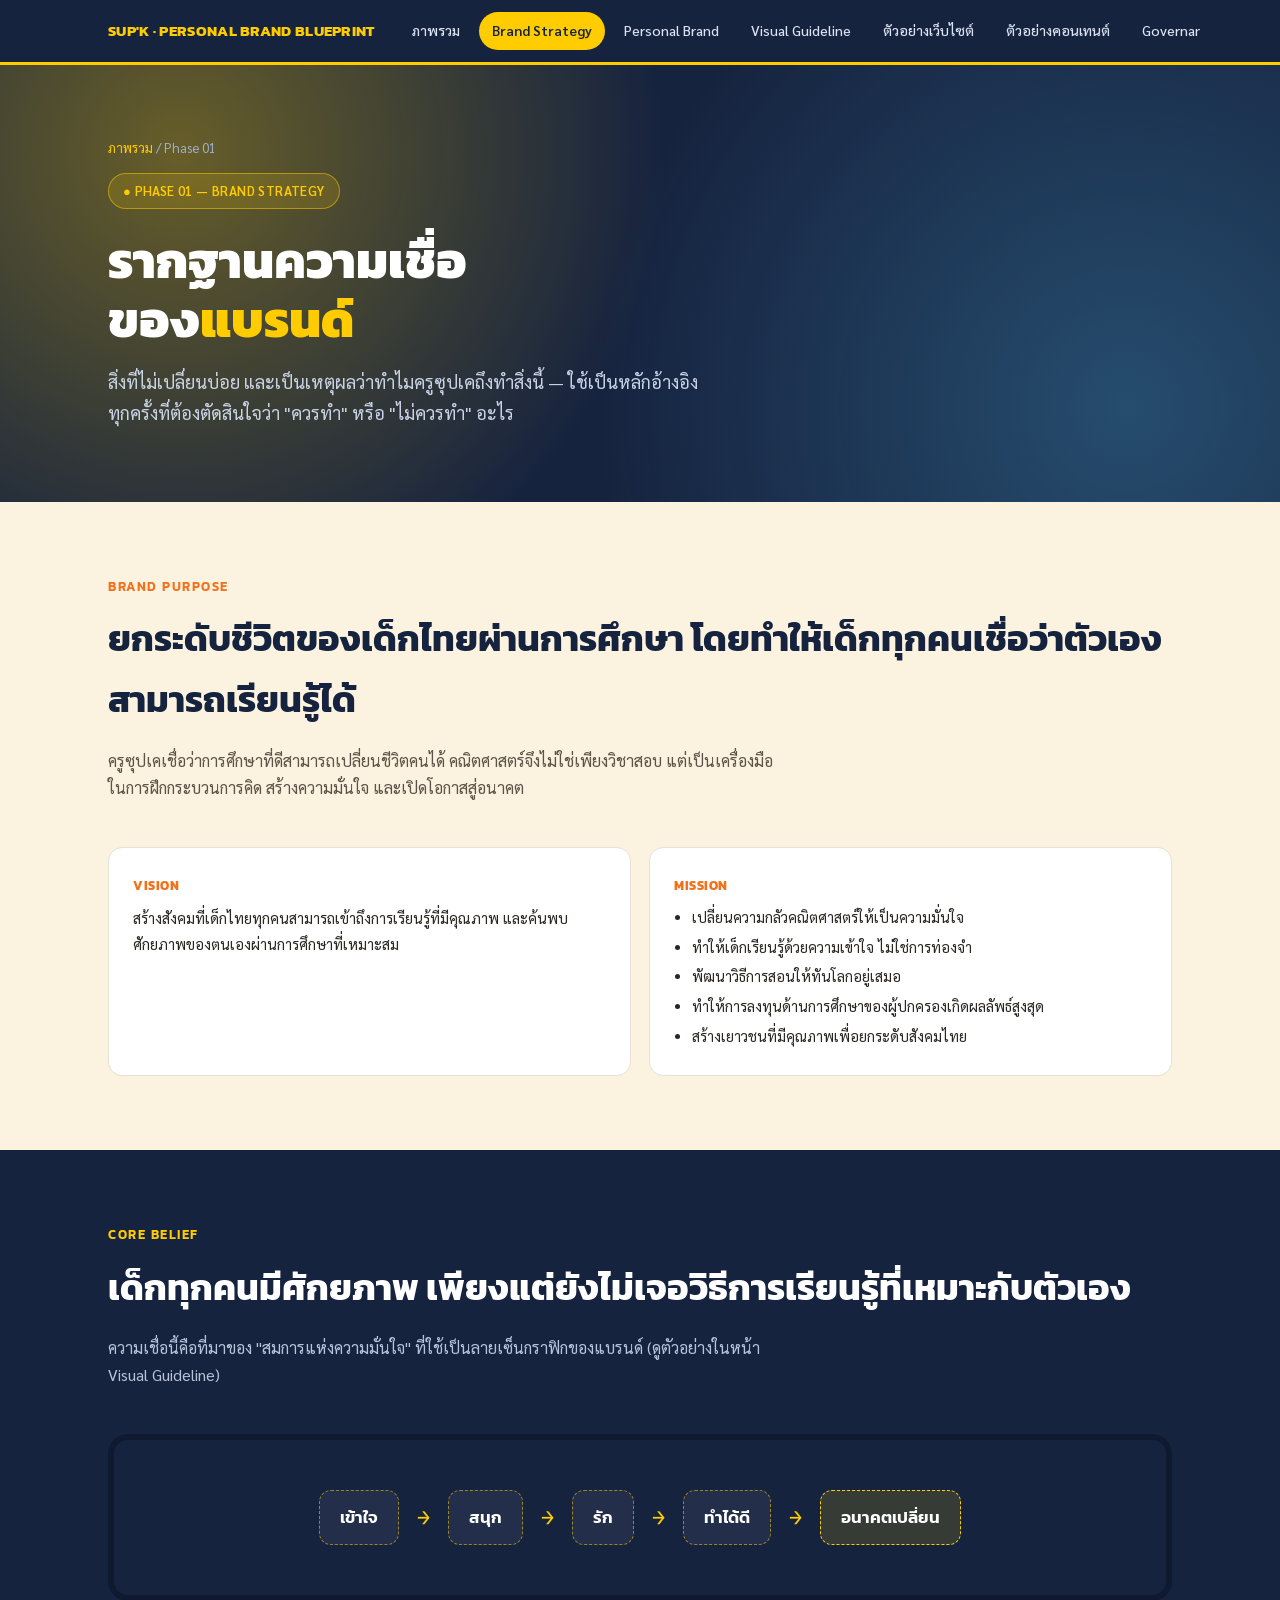
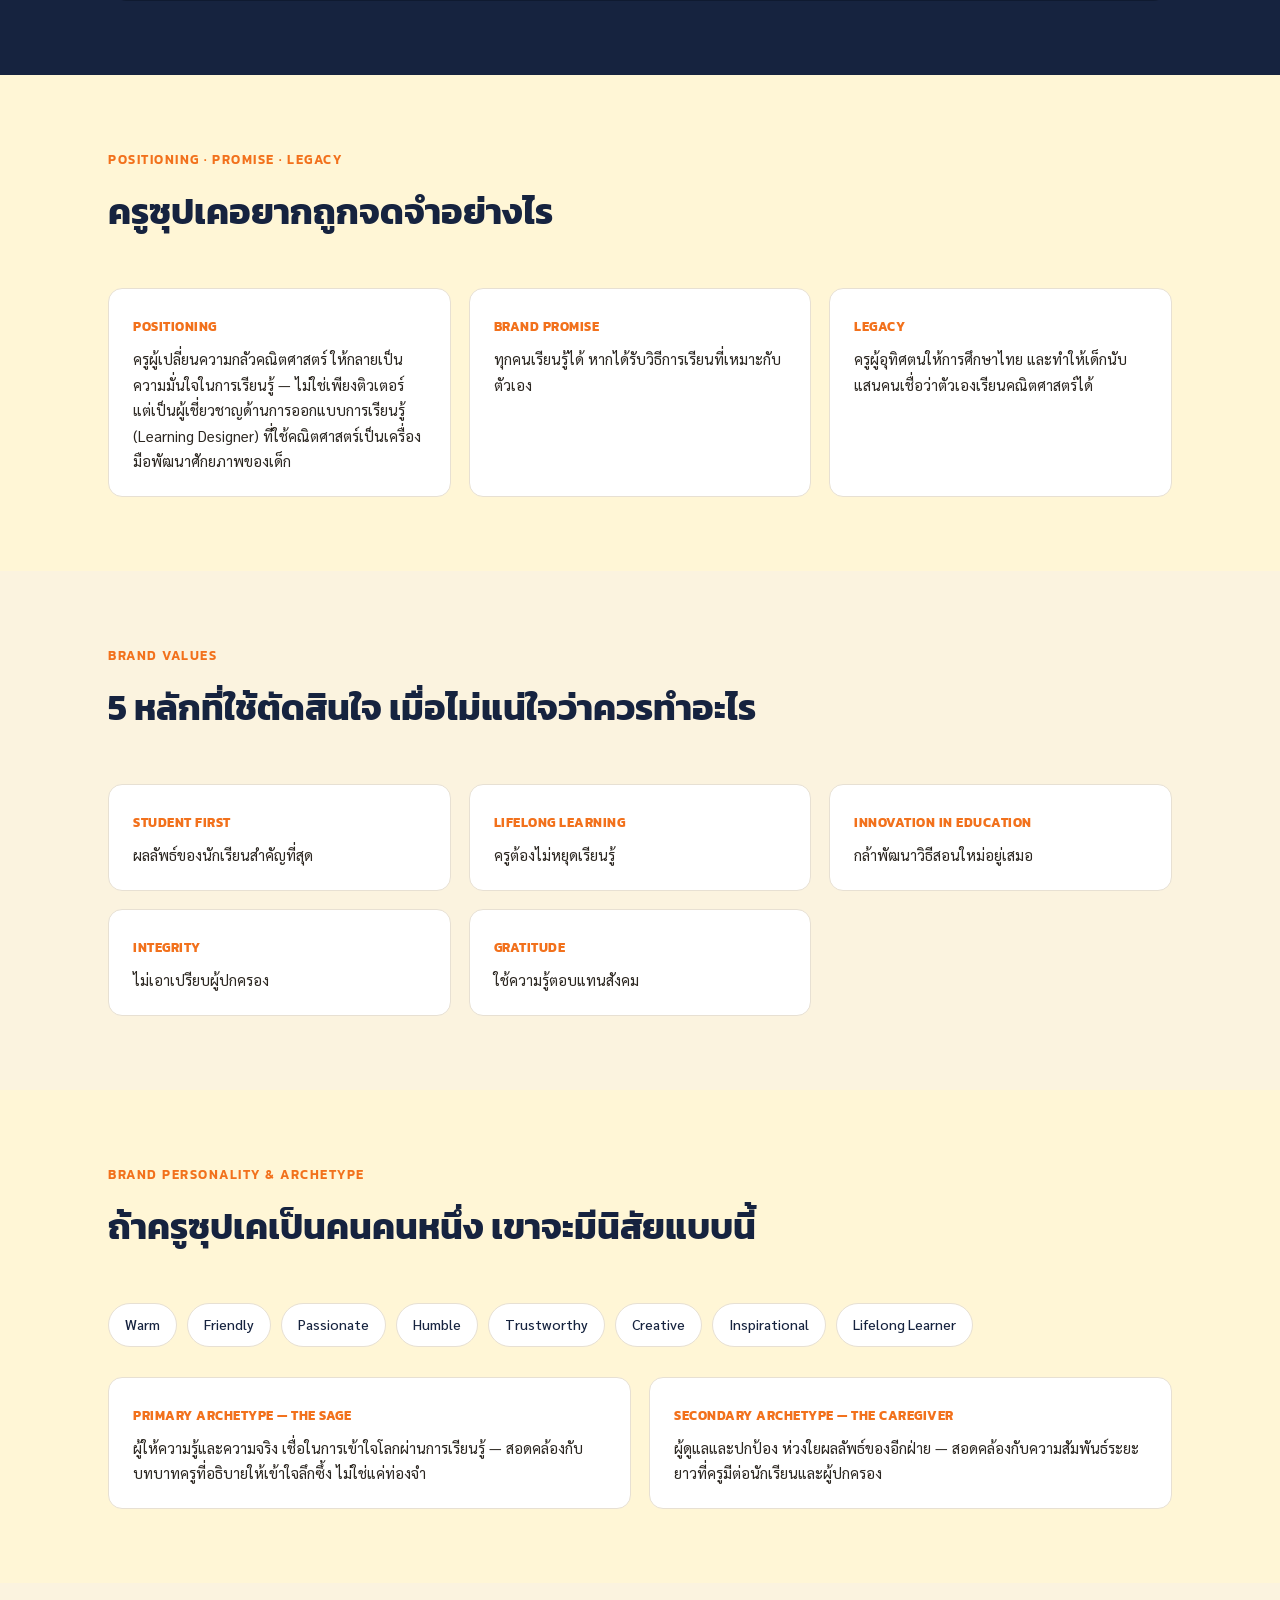
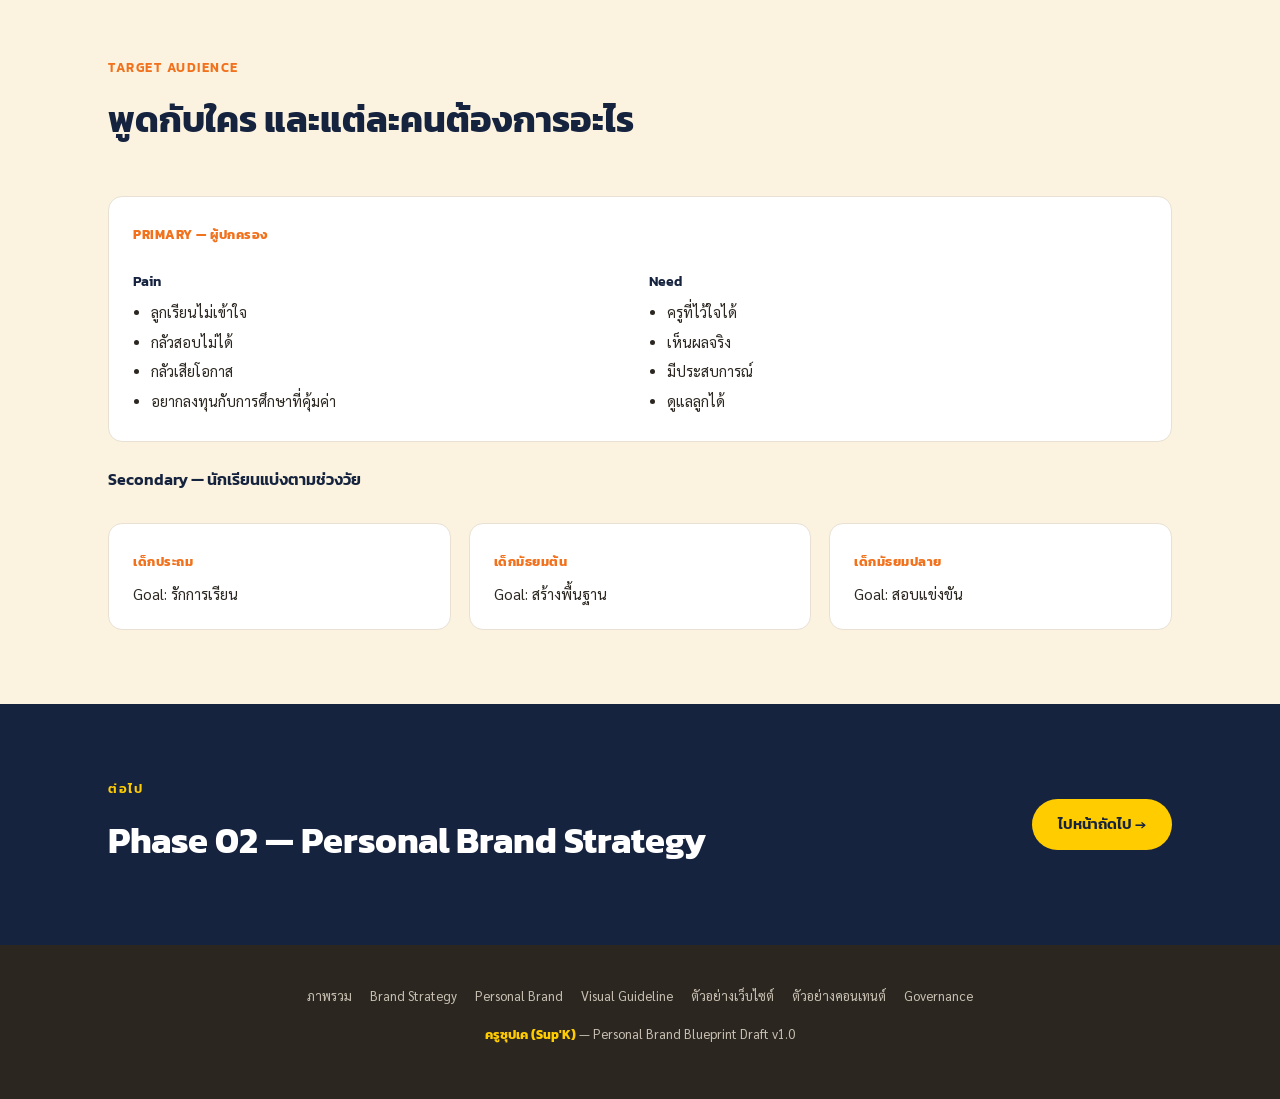
==== brand-strategy.html @ 8870b0c7 "Initial commit: Personal Brand Blueprint site for ครูซุปเค (Sup'K) Multi-page brand strategy, visual" ====
<!DOCTYPE html>
<html lang="th">
<head>
<meta charset="UTF-8">
<title>Brand Strategy — ครูซุปเค (Sup'K)</title>
<meta name="viewport" content="width=device-width, initial-scale=1">
<link rel="preconnect" href="https://fonts.googleapis.com">
<link href="https://fonts.googleapis.com/css2?family=Kanit:wght@300;400;500;600;700;800&family=Sarabun:wght@300;400;500;600;700&family=JetBrains+Mono:wght@400;600&display=swap" rel="stylesheet">
<link rel="stylesheet" href="assets/brand.css">
</head>
<body>

<nav class="site-nav">
  <div class="wrap">
    <a class="brand" href="index.html">SUP'K · PERSONAL BRAND BLUEPRINT</a>
    <a class="navlink" href="index.html">ภาพรวม</a>
    <a class="navlink active" href="brand-strategy.html">Brand Strategy</a>
    <a class="navlink" href="personal-brand.html">Personal Brand</a>
    <a class="navlink" href="visual-guideline.html">Visual Guideline</a>
    <a class="navlink" href="website-example.html">ตัวอย่างเว็บไซต์</a>
    <a class="navlink" href="content-examples.html">ตัวอย่างคอนเทนต์</a>
    <a class="navlink" href="governance.html">Governance</a>
  </div>
</nav>

<header class="cover">
  <div class="wrap">
    <div class="crumb"><a href="index.html">ภาพรวม</a> / Phase 01</div>
    <span class="eyebrow">● PHASE 01 — BRAND STRATEGY</span>
    <h1>รากฐานความเชื่อ<br>ของ<span>แบรนด์</span></h1>
    <p class="lead">สิ่งที่ไม่เปลี่ยนบ่อย และเป็นเหตุผลว่าทำไมครูซุปเคถึงทำสิ่งนี้ — ใช้เป็นหลักอ้างอิงทุกครั้งที่ต้องตัดสินใจว่า "ควรทำ" หรือ "ไม่ควรทำ" อะไร</p>
  </div>
</header>

<section>
  <div class="wrap">
    <div class="headline-block">
      <span class="kicker">Brand Purpose</span>
      <h2 class="title">ยกระดับชีวิตของเด็กไทยผ่านการศึกษา โดยทำให้เด็กทุกคนเชื่อว่าตัวเองสามารถเรียนรู้ได้</h2>
      <p class="desc">ครูซุปเคเชื่อว่าการศึกษาที่ดีสามารถเปลี่ยนชีวิตคนได้ คณิตศาสตร์จึงไม่ใช่เพียงวิชาสอบ แต่เป็นเครื่องมือในการฝึกกระบวนการคิด สร้างความมั่นใจ และเปิดโอกาสสู่อนาคต</p>
    </div>
    <div class="found-grid cols-2">
      <div class="found-card">
        <b>Vision</b>
        <p>สร้างสังคมที่เด็กไทยทุกคนสามารถเข้าถึงการเรียนรู้ที่มีคุณภาพ และค้นพบศักยภาพของตนเองผ่านการศึกษาที่เหมาะสม</p>
      </div>
      <div class="found-card">
        <b>Mission</b>
        <ul>
          <li>เปลี่ยนความกลัวคณิตศาสตร์ให้เป็นความมั่นใจ</li>
          <li>ทำให้เด็กเรียนรู้ด้วยความเข้าใจ ไม่ใช่การท่องจำ</li>
          <li>พัฒนาวิธีการสอนให้ทันโลกอยู่เสมอ</li>
          <li>ทำให้การลงทุนด้านการศึกษาของผู้ปกครองเกิดผลลัพธ์สูงสุด</li>
          <li>สร้างเยาวชนที่มีคุณภาพเพื่อยกระดับสังคมไทย</li>
        </ul>
      </div>
    </div>
  </div>
</section>

<section class="dark">
  <div class="wrap">
    <div class="headline-block">
      <span class="kicker">Core Belief</span>
      <h2 class="title">เด็กทุกคนมีศักยภาพ เพียงแต่ยังไม่เจอวิธีการเรียนรู้ที่เหมาะกับตัวเอง</h2>
      <p class="desc">ความเชื่อนี้คือที่มาของ "สมการแห่งความมั่นใจ" ที่ใช้เป็นลายเซ็นกราฟิกของแบรนด์ (ดูตัวอย่างในหน้า Visual Guideline)</p>
    </div>
    <div class="eq-board">
      <div class="eq-item">เข้าใจ</div><div class="eq-arrow">→</div>
      <div class="eq-item">สนุก</div><div class="eq-arrow">→</div>
      <div class="eq-item">รัก</div><div class="eq-arrow">→</div>
      <div class="eq-item">ทำได้ดี</div><div class="eq-arrow">→</div>
      <div class="eq-item" style="border-color:#FFCC00;background:rgba(255,204,0,0.14);">อนาคตเปลี่ยน</div>
    </div>
  </div>
</section>

<section class="alt">
  <div class="wrap">
    <div class="headline-block">
      <span class="kicker">Positioning · Promise · Legacy</span>
      <h2 class="title">ครูซุปเคอยากถูกจดจำอย่างไร</h2>
    </div>
    <div class="found-grid">
      <div class="found-card">
        <b>Positioning</b>
        <p>ครูผู้เปลี่ยนความกลัวคณิตศาสตร์ ให้กลายเป็นความมั่นใจในการเรียนรู้ — ไม่ใช่เพียงติวเตอร์ แต่เป็นผู้เชี่ยวชาญด้านการออกแบบการเรียนรู้ (Learning Designer) ที่ใช้คณิตศาสตร์เป็นเครื่องมือพัฒนาศักยภาพของเด็ก</p>
      </div>
      <div class="found-card">
        <b>Brand Promise</b>
        <p>ทุกคนเรียนรู้ได้ หากได้รับวิธีการเรียนที่เหมาะกับตัวเอง</p>
      </div>
      <div class="found-card">
        <b>Legacy</b>
        <p>ครูผู้อุทิศตนให้การศึกษาไทย และทำให้เด็กนับแสนคนเชื่อว่าตัวเองเรียนคณิตศาสตร์ได้</p>
      </div>
    </div>
  </div>
</section>

<section>
  <div class="wrap">
    <div class="headline-block">
      <span class="kicker">Brand Values</span>
      <h2 class="title">5 หลักที่ใช้ตัดสินใจ เมื่อไม่แน่ใจว่าควรทำอะไร</h2>
    </div>
    <div class="found-grid">
      <div class="found-card"><b>Student First</b><p>ผลลัพธ์ของนักเรียนสำคัญที่สุด</p></div>
      <div class="found-card"><b>Lifelong Learning</b><p>ครูต้องไม่หยุดเรียนรู้</p></div>
      <div class="found-card"><b>Innovation in Education</b><p>กล้าพัฒนาวิธีสอนใหม่อยู่เสมอ</p></div>
      <div class="found-card"><b>Integrity</b><p>ไม่เอาเปรียบผู้ปกครอง</p></div>
      <div class="found-card"><b>Gratitude</b><p>ใช้ความรู้ตอบแทนสังคม</p></div>
    </div>
  </div>
</section>

<section class="alt">
  <div class="wrap">
    <div class="headline-block">
      <span class="kicker">Brand Personality &amp; Archetype</span>
      <h2 class="title">ถ้าครูซุปเคเป็นคนคนหนึ่ง เขาจะมีนิสัยแบบนี้</h2>
    </div>
    <div class="chiprow">
      <span class="chip">Warm</span><span class="chip">Friendly</span><span class="chip">Passionate</span>
      <span class="chip">Humble</span><span class="chip">Trustworthy</span><span class="chip">Creative</span>
      <span class="chip">Inspirational</span><span class="chip">Lifelong Learner</span>
    </div>
    <div class="found-grid cols-2" style="margin-top:30px;">
      <div class="found-card"><b>Primary Archetype — The Sage</b><p>ผู้ให้ความรู้และความจริง เชื่อในการเข้าใจโลกผ่านการเรียนรู้ — สอดคล้องกับบทบาทครูที่อธิบายให้เข้าใจลึกซึ้ง ไม่ใช่แค่ท่องจำ</p></div>
      <div class="found-card"><b>Secondary Archetype — The Caregiver</b><p>ผู้ดูแลและปกป้อง ห่วงใยผลลัพธ์ของอีกฝ่าย — สอดคล้องกับความสัมพันธ์ระยะยาวที่ครูมีต่อนักเรียนและผู้ปกครอง</p></div>
    </div>
  </div>
</section>

<section>
  <div class="wrap">
    <div class="headline-block">
      <span class="kicker">Target Audience</span>
      <h2 class="title">พูดกับใคร และแต่ละคนต้องการอะไร</h2>
    </div>

    <div class="found-card" style="margin-bottom:24px;">
      <b>Primary — ผู้ปกครอง</b>
      <div class="found-grid cols-2" style="margin-top:16px;">
        <div>
          <p style="font-family:'Kanit'; font-weight:600; color:var(--navy); font-size:14px; margin-bottom:6px;">Pain</p>
          <ul style="margin:0; padding-left:18px; font-size:14.5px;">
            <li>ลูกเรียนไม่เข้าใจ</li>
            <li>กลัวสอบไม่ได้</li>
            <li>กลัวเสียโอกาส</li>
            <li>อยากลงทุนกับการศึกษาที่คุ้มค่า</li>
          </ul>
        </div>
        <div>
          <p style="font-family:'Kanit'; font-weight:600; color:var(--navy); font-size:14px; margin-bottom:6px;">Need</p>
          <ul style="margin:0; padding-left:18px; font-size:14.5px;">
            <li>ครูที่ไว้ใจได้</li>
            <li>เห็นผลจริง</li>
            <li>มีประสบการณ์</li>
            <li>ดูแลลูกได้</li>
          </ul>
        </div>
      </div>
    </div>

    <p style="font-family:'Kanit'; font-weight:600; color:var(--navy); margin-bottom:14px;">Secondary — นักเรียนแบ่งตามช่วงวัย</p>
    <div class="found-grid">
      <div class="found-card"><b>เด็กประถม</b><p>Goal: รักการเรียน</p></div>
      <div class="found-card"><b>เด็กมัธยมต้น</b><p>Goal: สร้างพื้นฐาน</p></div>
      <div class="found-card"><b>เด็กมัธยมปลาย</b><p>Goal: สอบแข่งขัน</p></div>
    </div>
  </div>
</section>

<section class="dark">
  <div class="wrap" style="display:flex; justify-content:space-between; align-items:center; flex-wrap:wrap; gap:20px;">
    <div>
      <span class="kicker">ต่อไป</span>
      <h2 class="title" style="margin-bottom:0;">Phase 02 — Personal Brand Strategy</h2>
    </div>
    <a class="btn btn-primary" href="personal-brand.html">ไปหน้าถัดไป →</a>
  </div>
</section>

<footer class="site-footer">
  <div class="wrap">
    <div class="foot-links">
      <a href="index.html">ภาพรวม</a>
      <a href="brand-strategy.html">Brand Strategy</a>
      <a href="personal-brand.html">Personal Brand</a>
      <a href="visual-guideline.html">Visual Guideline</a>
      <a href="website-example.html">ตัวอย่างเว็บไซต์</a>
      <a href="content-examples.html">ตัวอย่างคอนเทนต์</a>
      <a href="governance.html">Governance</a>
    </div>
    <p><b>ครูซุปเค (Sup'K)</b> — Personal Brand Blueprint Draft v1.0</p>
  </div>
</footer>

</body>
</html>
---- assets/brand.css ----
/* ครูซุปเค (Sup'K) — Personal Brand Blueprint site
   Shared design system, adapted from Phase 3 Design Guideline v1.0 */

:root{
  --yellow:#FFCC00;
  --yellow-soft:#FFE59A;
  --yellow-pale:#FFF6D6;
  --white:#FFFFFF;
  --navy:#16233F;
  --navy-soft:#223357;
  --charcoal:#2B2620;
  --warm-gray:#A79C8E;
  --warm-gray-soft:#E7E0D3;
  --cream:#FBF3DF;
  --orange:#F2711C;
  --sky:#4FB8E8;
  --green:#3FA34D;
  --radius:14px;
  --maxw:1120px;
}
*{box-sizing:border-box;}
html{scroll-behavior:smooth;}
body{
  margin:0;
  background:var(--cream);
  color:var(--charcoal);
  font-family:'Sarabun',sans-serif;
  font-size:16px;
  line-height:1.7;
}
h1,h2,h3,h4{font-family:'Kanit',sans-serif; margin:0; color:var(--navy);}
.mono{font-family:'JetBrains Mono',monospace;}
a{color:inherit;}
img{max-width:100%; display:block;}
.wrap{max-width:var(--maxw); margin:0 auto; padding:0 28px;}

/* ---------- top nav ---------- */
nav.site-nav{
  position:sticky; top:0; z-index:50;
  background:var(--navy); border-bottom:3px solid var(--yellow);
}
nav.site-nav .wrap{display:flex; align-items:center; gap:6px; overflow-x:auto; padding-top:12px; padding-bottom:12px; scrollbar-width:none;}
nav.site-nav .wrap::-webkit-scrollbar{display:none;}
nav.site-nav .brand{color:var(--yellow); font-family:'Kanit'; font-weight:700; font-size:15px; white-space:nowrap; margin-right:18px; letter-spacing:.3px; text-decoration:none;}
nav.site-nav a.navlink{
  color:#DCE4F2; text-decoration:none; font-size:14px; font-weight:500;
  white-space:nowrap; padding:7px 13px; border-radius:100px; transition:.15s;
}
nav.site-nav a.navlink:hover, nav.site-nav a.navlink:focus-visible{background:var(--navy-soft); color:var(--white); outline:none;}
nav.site-nav a.navlink.active{background:var(--yellow); color:var(--navy); font-weight:600;}

/* ---------- notebook texture ---------- */
.grid-paper{
  background-image:
    linear-gradient(rgba(22,35,63,0.05) 1px, transparent 1px),
    linear-gradient(90deg, rgba(22,35,63,0.05) 1px, transparent 1px);
  background-size: 26px 26px;
}

/* ---------- page cover / hero ---------- */
.cover{
  background:
    radial-gradient(circle at 14% 20%, rgba(255,204,0,0.35), transparent 42%),
    radial-gradient(circle at 88% 78%, rgba(79,184,232,0.28), transparent 45%),
    var(--navy);
  color:var(--white);
  padding:72px 0 56px;
  position:relative;
  overflow:hidden;
}
.cover .eyebrow{
  display:inline-flex; align-items:center; gap:8px;
  background:rgba(255,204,0,0.14); border:1px solid rgba(255,204,0,0.5);
  color:var(--yellow); font-size:13px; font-weight:600; letter-spacing:.4px;
  padding:6px 14px; border-radius:100px; margin-bottom:22px;
}
.cover h1{color:var(--white); font-size:clamp(30px,5.4vw,50px); font-weight:800; line-height:1.18; max-width:760px;}
.cover h1 span{color:var(--yellow);}
.cover p.lead{color:#C9D3E6; font-size:18px; max-width:600px; margin-top:18px;}
.cover .meta{display:flex; gap:26px; margin-top:36px; flex-wrap:wrap;}
.cover .meta div{border-left:2px solid rgba(255,255,255,0.25); padding-left:12px;}
.cover .meta b{display:block; color:var(--yellow); font-family:'Kanit'; font-size:13px;}
.cover .meta span{color:#B9C4DA; font-size:13px;}
.cover .crumb{color:#9FB0CC; font-size:13px; margin-bottom:14px;}
.cover .crumb a{color:var(--yellow); text-decoration:none;}
.cover .crumb a:hover{text-decoration:underline;}

/* ---------- section shell ---------- */
section{padding:74px 0;}
section.alt{background:var(--yellow-pale);}
section.dark{background:var(--navy); color:#DCE4F2;}
section.dark h2, section.dark h3, section.dark h4{color:var(--white);}
.kicker{
  font-family:'Kanit'; font-weight:600; font-size:13px; letter-spacing:1.5px;
  text-transform:uppercase; color:var(--orange); margin-bottom:10px; display:block;
}
section.dark .kicker{color:var(--yellow);}
h2.title{font-size:clamp(26px,4vw,36px); font-weight:700; margin-bottom:14px;}
p.desc{max-width:680px; color:#5B5347; font-size:16px;}
section.dark p.desc{color:#B9C4DA;}
.headline-block{margin-bottom:46px;}

/* ---------- chips ---------- */
.chiprow{display:flex; flex-wrap:wrap; gap:10px; margin-top:22px;}
.chip{
  background:var(--white); border:1.5px solid var(--warm-gray-soft);
  padding:9px 16px; border-radius:100px; font-size:14px; font-weight:500; color:var(--navy);
}
section.dark .chip{background:var(--navy-soft); border-color:rgba(255,255,255,0.15); color:var(--white);}

/* ---------- generic card grids ---------- */
.found-grid{display:grid; grid-template-columns:repeat(3,1fr); gap:18px; margin-top:30px;}
.found-grid.cols-2{grid-template-columns:repeat(2,1fr);}
.found-card{background:var(--white); border-radius:var(--radius); padding:22px 24px; border:1.5px solid var(--warm-gray-soft);}
.found-card b{font-family:'Kanit'; color:var(--orange); font-size:13px; letter-spacing:.5px; text-transform:uppercase;}
.found-card p{margin:8px 0 0; font-size:15px; color:var(--charcoal);}
.found-card ul{margin:8px 0 0; padding-left:18px; font-size:14.5px;}
.found-card li{margin-bottom:5px;}

.rule-grid{display:grid; grid-template-columns:1fr 1fr; gap:20px; margin-top:34px;}
.rule-card{border-radius:var(--radius); padding:22px 24px; border:1.5px solid;}
.rule-card.good{border-color:rgba(63,163,77,0.4); background:rgba(63,163,77,0.06);}
.rule-card.bad{border-color:rgba(224,80,55,0.35); background:rgba(224,80,55,0.06);}
.rule-card .tag{font-family:'Kanit'; font-weight:700; font-size:13px; letter-spacing:.5px;}
.rule-card.good .tag{color:var(--green);}
.rule-card.bad .tag{color:#C0392B;}
.rule-card ul{margin:10px 0 0; padding-left:18px; font-size:14.5px;}
.rule-card li{margin-bottom:6px;}

/* ---------- color swatches ---------- */
.swatch-grid{display:grid; grid-template-columns:repeat(4,1fr); gap:16px; margin-top:10px;}
.swatch{border-radius:var(--radius); overflow:hidden; border:1.5px solid var(--warm-gray-soft); background:var(--white);}
.swatch .fill{height:110px;}
.swatch .info{padding:13px 15px;}
.swatch .info b{display:block; font-family:'Kanit'; font-size:14.5px; color:var(--navy);}
.swatch .info span{font-size:12.5px; color:var(--warm-gray); font-family:'JetBrains Mono',monospace;}
.swatch-group{margin-top:38px;}
.swatch-group h4{font-size:15px; margin-bottom:14px; display:flex; align-items:center; gap:8px;}
.swatch-group h4::before{content:''; width:8px; height:8px; border-radius:50%; background:var(--orange); display:inline-block;}
.ratio-bar{display:flex; height:34px; border-radius:100px; overflow:hidden; margin-top:14px; border:1.5px solid var(--warm-gray-soft);}
.ratio-bar div{display:flex; align-items:center; justify-content:center; font-size:12px; font-family:'Kanit'; font-weight:600; color:var(--navy);}

/* ---------- typography samples ---------- */
.type-row{border-bottom:1.5px solid var(--warm-gray-soft); padding:26px 0;}
.type-row:last-child{border-bottom:none;}
.type-row .tag{font-family:'JetBrains Mono',monospace; font-size:12px; color:var(--warm-gray); margin-bottom:8px; display:block;}
.type-h1{font-family:'Kanit'; font-weight:800; font-size:46px; color:var(--navy);}
.type-h2{font-family:'Kanit'; font-weight:700; font-size:32px; color:var(--navy);}
.type-h3{font-family:'Kanit'; font-weight:600; font-size:23px; color:var(--navy);}
.type-body{font-family:'Sarabun'; font-weight:400; font-size:17px; color:var(--charcoal); max-width:640px;}
.type-caption{font-family:'Sarabun'; font-weight:500; font-size:13px; color:var(--warm-gray); letter-spacing:.3px;}
.type-formula{font-family:'JetBrains Mono'; font-weight:600; font-size:19px; color:var(--orange);}
.font-cards{display:grid; grid-template-columns:1fr 1fr 1fr; gap:16px; margin-top:34px;}
.font-card{background:var(--white); border-radius:var(--radius); padding:24px; border:1.5px solid var(--warm-gray-soft);}
.font-card .big{font-size:34px; margin:10px 0;}
.font-card b{font-family:'Kanit'; color:var(--orange); font-size:12.5px; letter-spacing:1px; text-transform:uppercase;}
.font-card p{font-size:13.5px; color:var(--warm-gray); margin:0;}

/* ---------- icons ---------- */
.icon-grid{display:grid; grid-template-columns:repeat(4,1fr); gap:14px; margin-top:30px;}
.icon-card{background:var(--white); border-radius:var(--radius); padding:24px 10px; text-align:center; border:1.5px solid var(--warm-gray-soft);}
.icon-card svg{width:40px; height:40px; stroke:var(--navy);}
.icon-card p{font-size:13px; margin:10px 0 0; color:var(--charcoal); font-weight:500;}

/* ---------- photography ---------- */
.photo-grid{display:grid; grid-template-columns:repeat(3,1fr); gap:16px; margin-top:10px;}
.photo-mock{border-radius:var(--radius); aspect-ratio:3/2; position:relative; overflow:hidden; display:flex; align-items:flex-end; padding:14px; border:1.5px solid var(--warm-gray-soft);}
.photo-mock img{position:absolute; inset:0; width:100%; height:100%; object-fit:cover;}
.photo-mock span{position:relative; z-index:1; background:rgba(22,35,63,0.85); color:var(--white); font-size:12px; padding:5px 10px; border-radius:100px; font-family:'Kanit';}
.pm1{background:linear-gradient(135deg,#FFE59A,#F2711C);}
.pm2{background:linear-gradient(135deg,#4FB8E8,#16233F);}
.pm3{background:linear-gradient(135deg,#FBF3DF,#A79C8E);}

/* ---------- motion ---------- */
.motion-row{display:grid; grid-template-columns:repeat(3,1fr); gap:18px; margin-top:30px;}
.motion-card{background:var(--navy-soft); border-radius:var(--radius); padding:24px; text-align:center;}
.motion-card .curve{height:60px; margin-bottom:14px; display:flex; align-items:flex-end; justify-content:center;}
.motion-card svg{width:100%; height:60px;}
.motion-card b{font-family:'Kanit'; font-size:14px; color:var(--yellow);}
.motion-card p{font-size:13px; color:#B9C4DA; margin:6px 0 0;}

/* ---------- components demo ---------- */
.comp-block{background:var(--white); border-radius:var(--radius); padding:32px; border:1.5px solid var(--warm-gray-soft); margin-bottom:20px;}
.comp-block h4{font-size:14px; margin-bottom:18px; color:var(--warm-gray); font-family:'Kanit'; letter-spacing:.5px; text-transform:uppercase;}
.btn-row{display:flex; gap:14px; flex-wrap:wrap; align-items:center;}
.btn{font-family:'Kanit'; font-weight:600; font-size:14.5px; padding:13px 26px; border-radius:100px; border:none; cursor:pointer; display:inline-flex; align-items:center; gap:8px; text-decoration:none;}
.btn-primary{background:var(--yellow); color:var(--navy);}
.btn-secondary{background:var(--navy); color:var(--yellow);}
.btn-outline{background:transparent; color:var(--navy); border:2px solid var(--navy);}
section.dark .btn-outline{color:var(--white); border-color:var(--white);}
.btn:focus-visible{outline:3px solid var(--sky); outline-offset:2px;}

.card-row{display:grid; grid-template-columns:repeat(3,1fr); gap:16px;}
.demo-card{border-radius:var(--radius); overflow:hidden; border:1.5px solid var(--warm-gray-soft);}
.demo-card .top{height:90px; background:linear-gradient(135deg,var(--yellow),var(--orange));}
.demo-card .body{padding:16px; background:var(--white);}
.demo-card .body b{font-family:'Kanit'; font-size:14.5px; color:var(--navy); display:block;}
.demo-card .body span{font-size:12.5px; color:var(--warm-gray);}

.quote-card{background:var(--navy); border-radius:var(--radius); padding:34px; color:var(--white); position:relative; border-left:6px solid var(--yellow);}
.quote-card p{font-family:'Kanit'; font-size:20px; font-weight:500; margin:0; line-height:1.6;}
.quote-card span{font-size:13px; color:var(--yellow); display:block; margin-top:12px;}

/* ---------- signature equation graphic ---------- */
.eq-board{
  background:var(--navy); border-radius:20px; padding:50px 30px;
  display:flex; align-items:center; justify-content:center; flex-wrap:wrap; gap:18px;
  border:6px solid #0F1A30; position:relative;
}
.eq-item{
  font-family:'Kanit'; font-weight:600; color:var(--white); font-size:17px;
  background:rgba(255,255,255,0.06); border:1.5px dashed rgba(255,204,0,0.55);
  padding:12px 20px; border-radius:12px;
}
.eq-arrow{color:var(--yellow); font-size:22px; font-family:'JetBrains Mono';}

/* ---------- do/dont summary ---------- */
.dd-grid{display:grid; grid-template-columns:1fr 1fr; gap:20px; margin-top:10px;}

/* ---------- step / numbered list ---------- */
.step-row{display:flex; gap:16px; align-items:flex-start; margin-bottom:22px;}
.step-row .n{font-family:'Kanit'; font-weight:700; color:var(--navy); background:var(--yellow); min-width:34px; height:34px; border-radius:50%; display:flex; align-items:center; justify-content:center; font-size:15px; flex-shrink:0;}
.step-row div p{margin:4px 0 0; font-size:15px; color:var(--charcoal); max-width:620px;}
section.dark .step-row div p{color:#B9C4DA;}
.step-row b{font-family:'Kanit'; color:var(--navy); font-size:16px;}
section.dark .step-row b{color:var(--white);}

/* ---------- page index / hub cards ---------- */
.hub-grid{display:grid; grid-template-columns:repeat(2,1fr); gap:20px; margin-top:36px;}
.hub-card{
  background:var(--white); border-radius:var(--radius); padding:28px; border:1.5px solid var(--warm-gray-soft);
  text-decoration:none; display:block; transition:.15s; position:relative;
}
.hub-card:hover{border-color:var(--yellow); box-shadow:0 6px 22px rgba(22,35,63,0.08); transform:translateY(-2px);}
.hub-card .phase{font-family:'JetBrains Mono'; font-size:12px; color:var(--orange); font-weight:600;}
.hub-card h3{margin-top:8px; font-size:21px;}
.hub-card p{font-size:14.5px; color:var(--warm-gray); margin:10px 0 0;}
.hub-card .go{position:absolute; right:24px; bottom:24px; color:var(--navy); font-size:20px;}

/* ---------- funnel/tone bar ---------- */
.tone-bar{display:flex; height:44px; border-radius:100px; overflow:hidden; margin-top:18px; border:1.5px solid var(--warm-gray-soft);}
.tone-bar div{display:flex; align-items:center; justify-content:center; font-size:12.5px; font-family:'Kanit'; font-weight:600; color:var(--white);}

/* ---------- pillar cards ---------- */
.pillar-grid{display:grid; grid-template-columns:repeat(3,1fr); gap:18px; margin-top:30px;}
.pillar-card{background:var(--white); border-radius:var(--radius); padding:24px; border:1.5px solid var(--warm-gray-soft); border-top:5px solid var(--yellow);}
.pillar-card b{font-family:'Kanit'; font-size:16px; color:var(--navy);}
.pillar-card ul{margin:10px 0 0; padding-left:18px; font-size:14px; color:var(--charcoal);}
.pillar-card li{margin-bottom:4px;}

footer.site-footer{background:var(--charcoal); color:#C9C2B4; padding:40px 0; text-align:center; font-size:13px;}
footer.site-footer b{color:var(--yellow); font-family:'Kanit';}
footer.site-footer .foot-links{display:flex; gap:18px; justify-content:center; flex-wrap:wrap; margin-bottom:16px;}
footer.site-footer .foot-links a{color:#C9C2B4; text-decoration:none; font-size:13px;}
footer.site-footer .foot-links a:hover{color:var(--yellow);}

/* ---------- logo ---------- */
.logo-stage{
  background:var(--navy); border-radius:var(--radius); padding:56px 30px;
  display:flex; align-items:center; justify-content:center; margin-bottom:26px;
}
.wordmark{display:flex; align-items:center; gap:14px;}
.wordmark .dot{width:46px; height:46px; border-radius:12px; background:var(--yellow); display:flex; align-items:center; justify-content:center; font-family:'Kanit'; font-weight:800; color:var(--navy); font-size:22px; transform:rotate(-4deg);}
.wordmark .txt{font-family:'Kanit'; font-weight:700; font-size:34px; color:var(--white);}
.wordmark .txt span{color:var(--yellow);}
.logo-variants{display:grid; grid-template-columns:repeat(4,1fr); gap:14px;}
.logo-box{border-radius:12px; padding:26px 10px; display:flex; align-items:center; justify-content:center; border:1.5px solid var(--warm-gray-soft);}
.logo-box.on-white{background:var(--white);}
.logo-box.on-cream{background:var(--cream);}
.logo-box.on-navy{background:var(--navy);}
.logo-box.on-yellow{background:var(--yellow);}
.logo-box .mini{font-family:'Kanit'; font-weight:700; font-size:16px;}
.logo-box.on-navy .mini{color:var(--yellow);}
.logo-box.on-white .mini, .logo-box.on-cream .mini, .logo-box.on-yellow .mini{color:var(--navy);}

/* ---------- mascot / illustration ---------- */
.mascot-row{display:grid; grid-template-columns:1fr 1.3fr; gap:34px; align-items:center; margin-top:20px;}
.mascot-card{background:var(--white); border-radius:var(--radius); padding:34px; border:1.5px solid var(--warm-gray-soft); display:flex; align-items:center; justify-content:center;}
.style-points{display:flex; flex-direction:column; gap:14px;}
.style-point{display:flex; gap:14px; align-items:flex-start;}
.style-point .n{font-family:'Kanit'; font-weight:700; color:var(--orange); font-size:14px; min-width:26px;}
.style-point p{margin:0; font-size:15px;}
.style-point b{color:var(--navy);}

/* ---------- governance: checklist ---------- */
.check-list{list-style:none; margin:22px 0 0; padding:0; display:flex; flex-direction:column; gap:12px;}
.check-list li{display:flex; gap:12px; align-items:flex-start; font-size:15px; color:var(--charcoal); background:var(--white); border:1.5px solid var(--warm-gray-soft); border-radius:12px; padding:14px 18px;}
section.dark .check-list li{background:var(--navy-soft); border-color:rgba(255,255,255,0.15); color:#DCE4F2;}
.check-list li::before{content:'✓'; font-family:'Kanit'; font-weight:700; color:var(--green); flex-shrink:0;}
.found-grid.cols-4{grid-template-columns:repeat(4,1fr);}
@media(max-width:860px){ .found-grid.cols-4{grid-template-columns:repeat(2,1fr);} }
@media(max-width:560px){ .found-grid.cols-4{grid-template-columns:1fr;} }

/* ---------- governance: tone chip yes/no ---------- */
.chip.tone-yes{background:rgba(63,163,77,0.1); border-color:rgba(63,163,77,0.35); color:#2A7A37;}
.chip.tone-no{background:rgba(224,80,55,0.08); border-color:rgba(224,80,55,0.3); color:#C0392B;}

/* ---------- governance: voice comparison bubbles ---------- */
.voice-compare{display:grid; grid-template-columns:1fr 1fr; gap:20px; margin-top:22px;}
.voice-bubble{border-radius:var(--radius); padding:22px 24px; border:1.5px solid;}
.voice-bubble.no{border-color:rgba(224,80,55,0.35); background:rgba(224,80,55,0.06);}
.voice-bubble.yes{border-color:rgba(63,163,77,0.4); background:rgba(63,163,77,0.06);}
.voice-bubble .mark{font-family:'Kanit'; font-weight:700; font-size:20px;}
.voice-bubble.no .mark{color:#C0392B;}
.voice-bubble.yes .mark{color:var(--green);}
.voice-bubble p.line{font-family:'Kanit'; font-size:17px; font-weight:600; color:var(--navy); margin:10px 0;}
.voice-bubble p.note{font-size:13.5px; color:var(--warm-gray); margin:0;}

/* ---------- manifesto ---------- */
.manifesto{
  background:var(--navy); border-radius:20px; padding:56px 40px; text-align:center;
  border:1px solid rgba(255,204,0,0.25);
}
.manifesto p{font-family:'Kanit'; font-weight:500; font-size:20px; line-height:2; color:#EAEFF8; max-width:720px; margin:0 auto;}
.manifesto p b{color:var(--yellow); font-weight:700;}

/* ---------- example content post grid (stacked cards, like real social post previews) ---------- */
.post-grid{display:grid; grid-template-columns:repeat(3,1fr); gap:22px;}
@media(max-width:900px){ .post-grid{grid-template-columns:repeat(2,1fr);} }
@media(max-width:600px){ .post-grid{grid-template-columns:1fr;} }
.post-card{background:var(--white); border-radius:var(--radius); border:1.5px solid var(--warm-gray-soft); overflow:hidden; display:flex; flex-direction:column;}
.post-card .thumb{width:100%; aspect-ratio:1; border-radius:0; border:none;}
.post-card .body{padding:22px 24px; flex:1; display:flex; flex-direction:column;}
.post-card .pillar-tag{font-family:'Kanit'; font-size:11px; font-weight:700; letter-spacing:.5px; text-transform:uppercase; color:var(--orange);}
.post-card .hook{font-family:'Kanit'; font-weight:700; font-size:18px; color:var(--navy); margin:8px 0 10px; line-height:1.4;}
.post-card .caption{font-size:14.5px; color:var(--charcoal); line-height:1.75; white-space:pre-line;}
.post-card .meta{display:flex; gap:10px; margin-top:auto; padding-top:14px; flex-wrap:wrap;}
.post-card .meta span{font-family:'Kanit'; font-size:11px; font-weight:600; color:var(--navy); background:var(--yellow-pale); padding:4px 11px; border-radius:100px;}

/* ---------- photo slot: shows a labeled placeholder until the real file exists ---------- */
.photo-slot{
  position:relative; overflow:hidden; border-radius:12px;
  background:repeating-linear-gradient(135deg, var(--warm-gray-soft), var(--warm-gray-soft) 10px, #DFD6C4 10px, #DFD6C4 20px);
  border:1.5px dashed var(--warm-gray);
  display:flex; align-items:center; justify-content:center;
}
.photo-slot::before{
  content:attr(data-label);
  position:absolute; inset:0; display:flex; align-items:center; justify-content:center; text-align:center;
  padding:10px; font-family:'Kanit'; font-weight:600; font-size:12px; color:var(--navy); background:rgba(251,243,223,0.75);
}
.photo-slot img{width:100%; height:100%; object-fit:cover; position:relative; z-index:1;}
.photo-slot:has(img){background:none; border-style:solid; border-color:var(--warm-gray-soft);}
.photo-slot:has(img)::before{display:none;}
.real-photo-tag{
  position:absolute; top:10px; left:10px; z-index:2;
  background:rgba(22,35,63,0.85); color:var(--yellow); font-family:'Kanit'; font-weight:600; font-size:10.5px;
  padding:4px 10px; border-radius:100px;
}

/* ---------- browser frame for website mockups ---------- */
.browser-frame{border-radius:14px; overflow:hidden; border:1.5px solid var(--warm-gray-soft); background:var(--white); box-shadow:0 10px 32px rgba(22,35,63,0.12);}
.browser-frame .bar{background:#E9E2D3; padding:10px 14px; display:flex; align-items:center; gap:6px;}
.browser-frame .bar span{width:10px; height:10px; border-radius:50%; display:inline-block;}
.browser-frame .bar .url{margin-left:10px; background:var(--white); border-radius:100px; padding:5px 14px; font-size:11.5px; color:var(--warm-gray); font-family:'JetBrains Mono'; flex:1;}

@media(max-width:860px){
  .found-grid, .swatch-grid, .icon-grid, .font-cards, .photo-grid, .motion-row, .card-row, .rule-grid, .dd-grid, .hub-grid, .pillar-grid, .logo-variants{grid-template-columns:repeat(2,1fr);}
  .mascot-row{grid-template-columns:1fr;}
}
@media(max-width:560px){
  .found-grid, .swatch-grid, .icon-grid, .font-cards, .photo-grid, .motion-row, .card-row, .rule-grid, .dd-grid, .hub-grid, .pillar-grid, .logo-variants{grid-template-columns:1fr;}
  .type-h1{font-size:32px;}
}
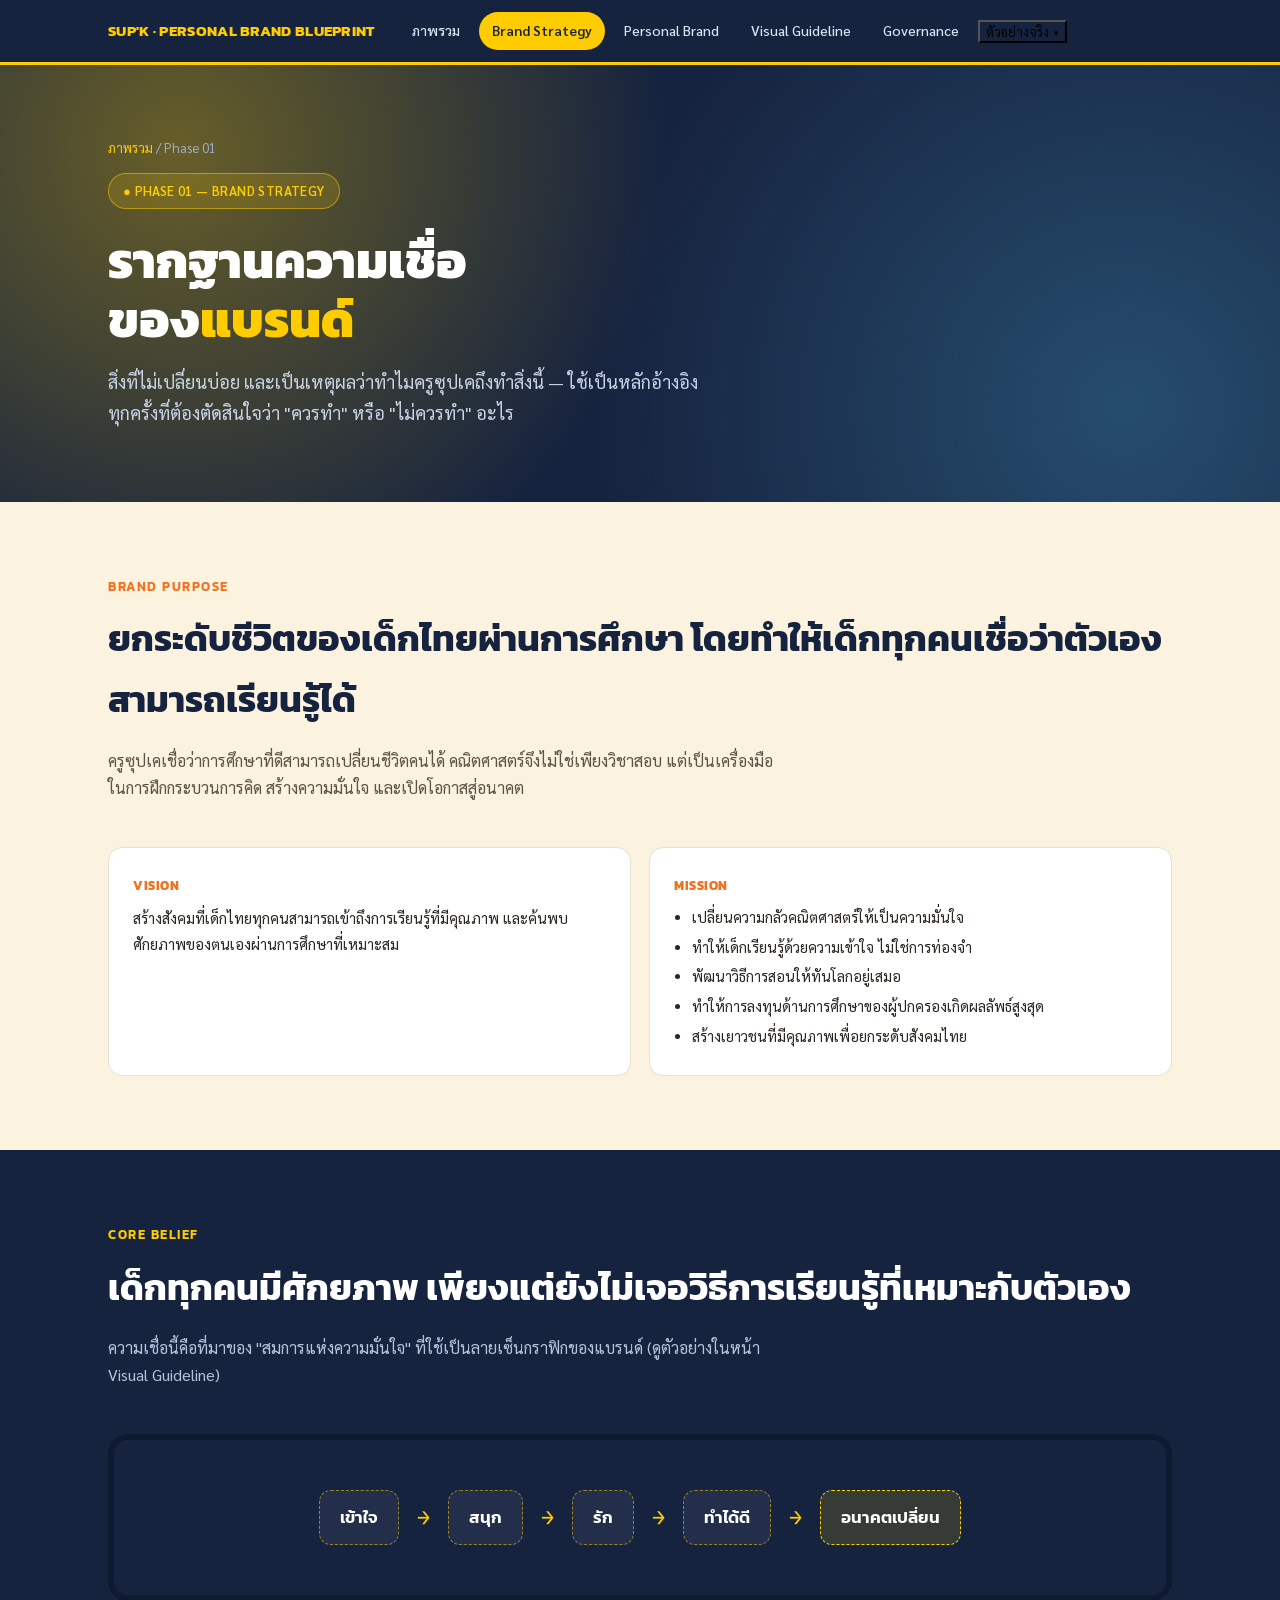
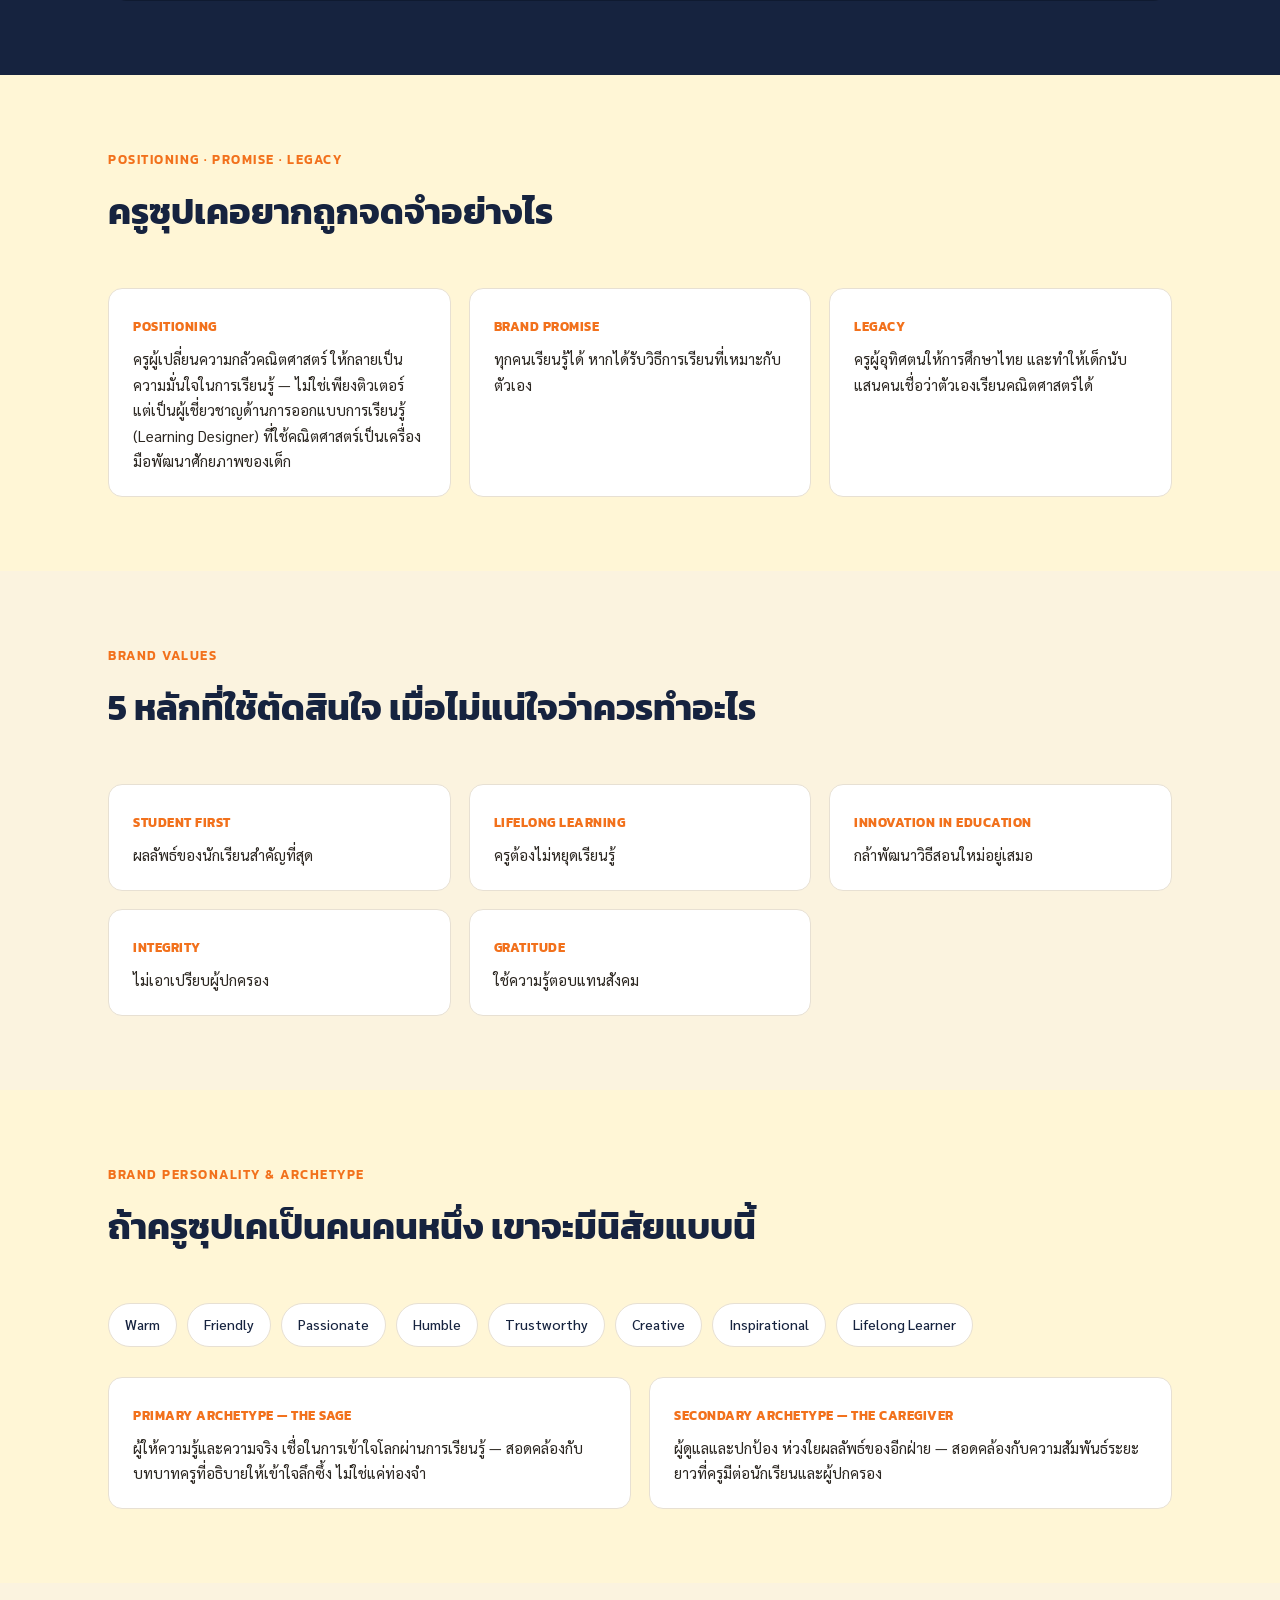
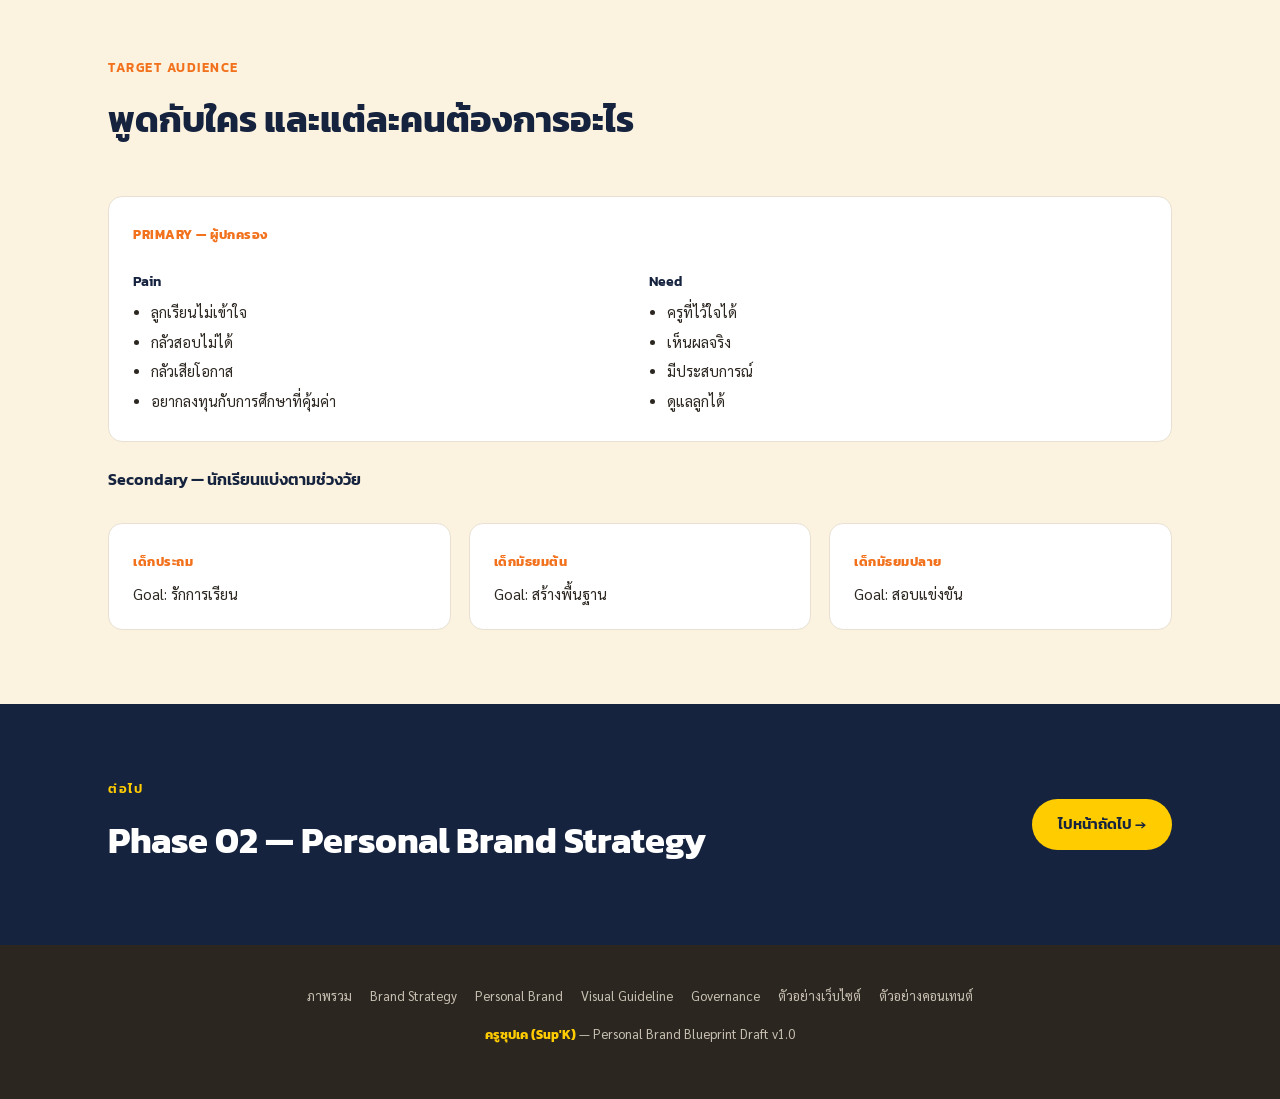
==== commit 456c27c9: "Reorder nav by Phase, group Applied Examples into a dropdown, add Home page photos - Nav now reads P" ====
--- a/brand-strategy.html
+++ b/brand-strategy.html
@@ -7,6 +7,7 @@
 <link rel="preconnect" href="https://fonts.googleapis.com">
 <link href="https://fonts.googleapis.com/css2?family=Kanit:wght@300;400;500;600;700;800&family=Sarabun:wght@300;400;500;600;700&family=JetBrains+Mono:wght@400;600&display=swap" rel="stylesheet">
 <link rel="stylesheet" href="assets/brand.css">
+<script src="assets/nav.js" defer></script>
 </head>
 <body>
 
@@ -17,9 +18,14 @@
     <a class="navlink active" href="brand-strategy.html">Brand Strategy</a>
     <a class="navlink" href="personal-brand.html">Personal Brand</a>
     <a class="navlink" href="visual-guideline.html">Visual Guideline</a>
-    <a class="navlink" href="website-example.html">ตัวอย่างเว็บไซต์</a>
-    <a class="navlink" href="content-examples.html">ตัวอย่างคอนเทนต์</a>
     <a class="navlink" href="governance.html">Governance</a>
+    <div class="nav-dropdown-wrap">
+      <button type="button" class="navlink has-dropdown">ตัวอย่างจริง <span class="caret">▾</span></button>
+      <div class="dropdown-menu">
+        <a href="website-example.html">ตัวอย่างเว็บไซต์</a>
+        <a href="content-examples.html">ตัวอย่างคอนเทนต์</a>
+      </div>
+    </div>
   </div>
 </nav>
 
@@ -189,9 +195,9 @@
       <a href="brand-strategy.html">Brand Strategy</a>
       <a href="personal-brand.html">Personal Brand</a>
       <a href="visual-guideline.html">Visual Guideline</a>
+      <a href="governance.html">Governance</a>
       <a href="website-example.html">ตัวอย่างเว็บไซต์</a>
       <a href="content-examples.html">ตัวอย่างคอนเทนต์</a>
-      <a href="governance.html">Governance</a>
     </div>
     <p><b>ครูซุปเค (Sup'K)</b> — Personal Brand Blueprint Draft v1.0</p>
   </div>
--- a/assets/brand.css
+++ b/assets/brand.css
@@ -49,6 +49,25 @@
 nav.site-nav a.navlink:hover, nav.site-nav a.navlink:focus-visible{background:var(--navy-soft); color:var(--white); outline:none;}
 nav.site-nav a.navlink.active{background:var(--yellow); color:var(--navy); font-weight:600;}
 
+/* ---------- nav dropdown (Applied Examples group) ---------- */
+.nav-dropdown-wrap{position:relative; display:inline-block;}
+button.navlink.has-dropdown{
+  font-family:inherit; cursor:pointer; background:none;
+  display:inline-flex; align-items:center; gap:5px;
+}
+button.navlink.has-dropdown.active{background:var(--yellow); color:var(--navy); font-weight:600;}
+.navlink.has-dropdown .caret{font-size:9px; transition:transform .15s;}
+.navlink.has-dropdown.open .caret{transform:rotate(180deg);}
+.dropdown-menu{
+  position:fixed; z-index:60; min-width:190px;
+  background:var(--navy); border:1px solid rgba(255,255,255,0.15); border-radius:10px;
+  padding:6px; box-shadow:0 12px 30px rgba(0,0,0,0.35);
+  display:none; flex-direction:column; gap:2px;
+}
+.dropdown-menu.open{display:flex;}
+.dropdown-menu a{padding:9px 12px; border-radius:7px; color:#DCE4F2; text-decoration:none; font-size:13.5px; white-space:nowrap;}
+.dropdown-menu a:hover, .dropdown-menu a.active{background:var(--navy-soft); color:var(--white);}
+
 /* ---------- notebook texture ---------- */
 .grid-paper{
   background-image:
@@ -84,6 +103,15 @@
 .cover .crumb{color:#9FB0CC; font-size:13px; margin-bottom:14px;}
 .cover .crumb a{color:var(--yellow); text-decoration:none;}
 .cover .crumb a:hover{text-decoration:underline;}
+.cover.has-media .wrap{display:flex; align-items:center; gap:48px; flex-wrap:wrap;}
+.cover.has-media .cover-text{flex:1; min-width:280px;}
+.cover.has-media .cover-media{flex-shrink:0; width:300px;}
+.cover.has-media .cover-media img{width:100%; display:block; border-radius:20px; box-shadow:0 20px 50px rgba(0,0,0,0.35); border:1px solid rgba(255,255,255,0.15);}
+@media(max-width:760px){ .cover.has-media .cover-media{width:100%; max-width:320px;} }
+
+.essence-row{display:grid; grid-template-columns:260px 1fr; gap:28px; align-items:center;}
+.essence-row .photo-slot{aspect-ratio:1; border-radius:var(--radius);}
+@media(max-width:760px){ .essence-row{grid-template-columns:1fr;} }
 
 /* ---------- section shell ---------- */
 section{padding:74px 0;}
